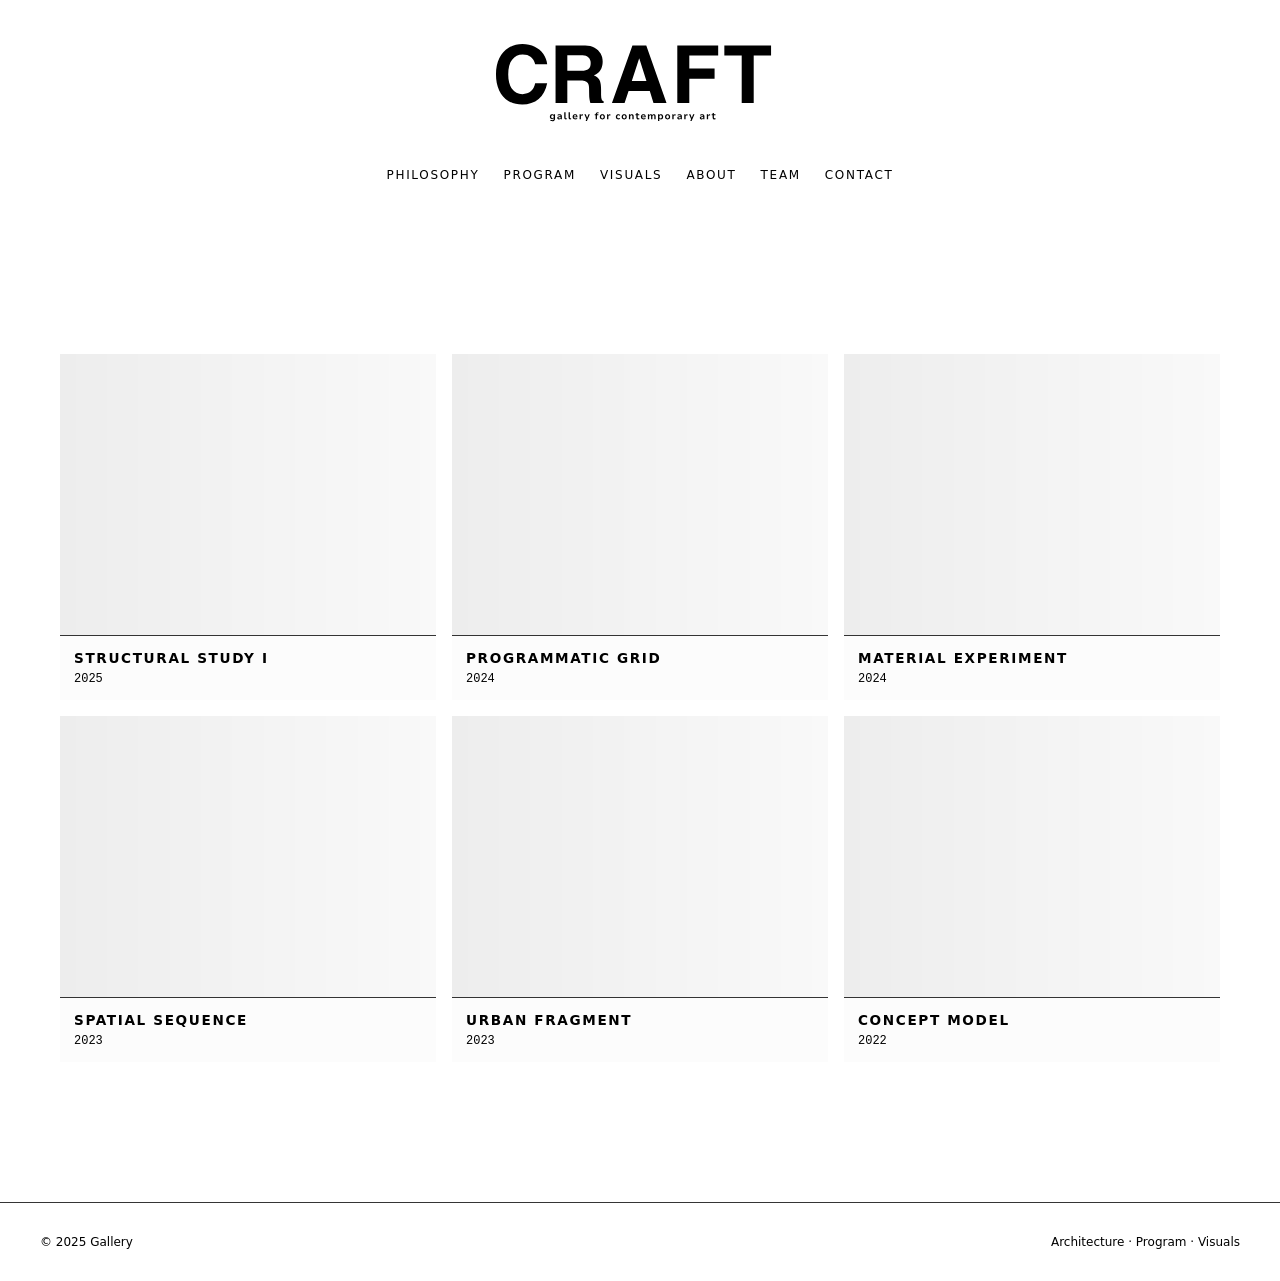
==== index.html @ 40d5f487 "Initial commit" ====
<!DOCTYPE html>
<html lang="en">
<head>
  <meta charset="UTF-8" />
  <meta name="viewport" content="width=device-width, initial-scale=1.0" />
  <title>Gallery</title>
  <link rel="stylesheet" href="style.css" />
</head>

<body>
  <header class="site-header">
    <div class="header-inner">
      <!-- Logo = Home button -->
      <a class="logo" href="/" aria-label="Home">
        <img src="./media /logo.svg" alt="Craft Gallery" />
      </a>

      <!-- Hamburger (mobile) -->
    <button
  class="nav-toggle dots"
  type="button"
  aria-label="Open menu"
  aria-controls="primary-nav"
  aria-expanded="false"
>
  <span></span>
  <span></span>
  <span></span>
</button>

      <!-- Nav -->
      <nav class="nav" id="primary-nav">
        <a href="#philosophy">Philosophy</a>
        <a href="#program">Program</a>
        <a href="#visuals">Visuals</a>
        <a href="#about">About</a>
        <a href="#team">Team</a>
        <a href="#team">contact</a>
        
      </nav>
    </div>
  </header>

  <main class="container">
    <section class="intro">
      <h1></h1>
      <p></p>
    </section>

    <section class="gallery" id="visuals">
      <!-- Cards injected by JS -->
    </section>
  </main>

  <footer class="site-footer">
    <div class="footer-inner">
      <span>© 2025 Gallery</span>
      <span>Architecture · Program · Visuals</span>
    </div>
  </footer>

  <script src="script.js"></script>
</body>
</html>
---- style.css ----
/* =====================
   DESIGN TOKENS
===================== */
:root {
  --bg: #ffffff;
  --text: #000000;
  --muted: #000000;
  --line: rgba(29, 29, 29, 0.891);
  --max-width: 1200px;
  --gutter: 20px;
  --font: system-ui, -apple-system, Segoe UI, Roboto, Helvetica, Arial, sans-serif;
  --mono: ui-monospace, SFMono-Regular, Menlo, monospace;
}

/* =====================
   BASE
===================== */
* { box-sizing: border-box; }

html, body {
  margin: 0;
  background: var(--bg);
  color: var(--text);
  font-family: var(--font);
}

a { color: inherit; text-decoration: none; }

.container {
  max-width: var(--max-width);
  margin: 0 auto;
  padding: 60px var(--gutter);
}

/* =====================
   HEADER
===================== */
.site-header {
  position: sticky;
  top: 0;
  background: var(--bg);
  z-index: 50;
}

.header-inner {
  max-width: var(--max-width);
  margin: 0 auto;
  padding: 18px var(--gutter);
  display: grid;
  grid-template-columns: 1fr auto;
  align-items: center;
  gap: 12px;
}

/* Logo */
.logo {
  justify-self: center;
  display: inline-flex;
  align-items: center;
  padding: 5px 10px;
}

.logo img {
  height: 120px;
  width: auto;
  display: block;
}

/* Desktop nav */
.nav {
  display: flex;
  justify-content: center;
  gap: 24px;
  grid-column: 1 / -1;
  padding: 0 0 6px;
}

.nav a {
  font-size: 0.75rem;
  text-transform: uppercase;
  letter-spacing: 0.14em;
  color: var(--muted);
  padding: 8px 0;
}

.nav a:hover {
  color: var(--text);
}

/* Mobile menu toggle (three dots) */
.nav-toggle {
  display: none;              /* hidden on desktop */
  justify-self: end;
  background: transparent;
  border: none;               /* no box */
  padding: 8px;
  cursor: pointer;
  margin-right: 10px;
  flex-direction: column;
  align-items: center;
  gap: 3px;
}

.nav-toggle span {
  width: 4px;
  height: 4px;
  background: var(--muted);
  border-radius: 50%;
  display: block;
}

/* =====================
   INTRO
===================== */
.intro {
  max-width: 720px;
  margin-bottom: 80px;
}

.intro h1 {
  margin: 0 0 16px;
  font-size: 2.2rem;
  letter-spacing: 0.05em;
  text-transform: uppercase;
}

.intro p {
  color: var(--muted);
  line-height: 1.6;
}

/* =====================
   GALLERY GRID
===================== */
.gallery {
  display: grid;
  grid-template-columns: repeat(12, 1fr);
  gap: 16px;
}

.card {
  grid-column: span 4;
  background: rgba(0, 0, 0, 0.01);
}

.card-image {
  aspect-ratio: 4 / 3;
  border-bottom: 1px solid var(--line);
  background: linear-gradient(90deg, rgba(0,0,0,0.06), rgba(0,0,0,0.01));
}

.card-content { padding: 14px; }

.card-title {
  margin: 0;
  font-size: 0.85rem;
  text-transform: uppercase;
  letter-spacing: 0.12em;
  color: var(--muted);
}

.card-meta {
  margin-top: 6px;
  font-family: var(--mono);
  font-size: 0.75rem;
  color: var(--text);
}

/* =====================
   FOOTER
===================== */
.site-footer {
  border-top: 1px solid var(--line);
  padding: 32px var(--gutter);
  margin-top: 80px;
}

.footer-inner {
  max-width: var(--max-width);
  margin: 0 auto;
  display: flex;
  justify-content: space-between;
  gap: 12px;
  font-size: 0.75rem;
  color: var(--muted);
  flex-wrap: wrap;
}

/* =====================
   RESPONSIVE
===================== */
@media (max-width: 900px) {
  .card { grid-column: span 6; }
}

/* Mobile menu breakpoint */
@media (max-width: 680px) {
  .header-inner {
    grid-template-columns: 1fr auto;
   
  }

  .logo {
    justify-self: start;
    padding-left: 0;
  }

  .logo img {
    height:65px;
  }

  .nav-toggle {
    display: flex;           /* show dots */
  }

  /* Hide nav by default on mobile */
  .nav {
    display: none;
    flex-direction: column;
    gap: 0;

    grid-column: 1 / -1;
    padding: 10px 0 14px;
    border-top: none;
  }

  /* When open */
  .nav.is-open {
    display: flex;
    
  }

  .nav a {
    padding: 14px 0;
    border-top: 1px solid rgba(0,0,0,0.08);
  }

  .nav a:first-child {
    border-top: none;
  }
}

@media (max-width: 520px) {
  .card { grid-column: span 12; }
}
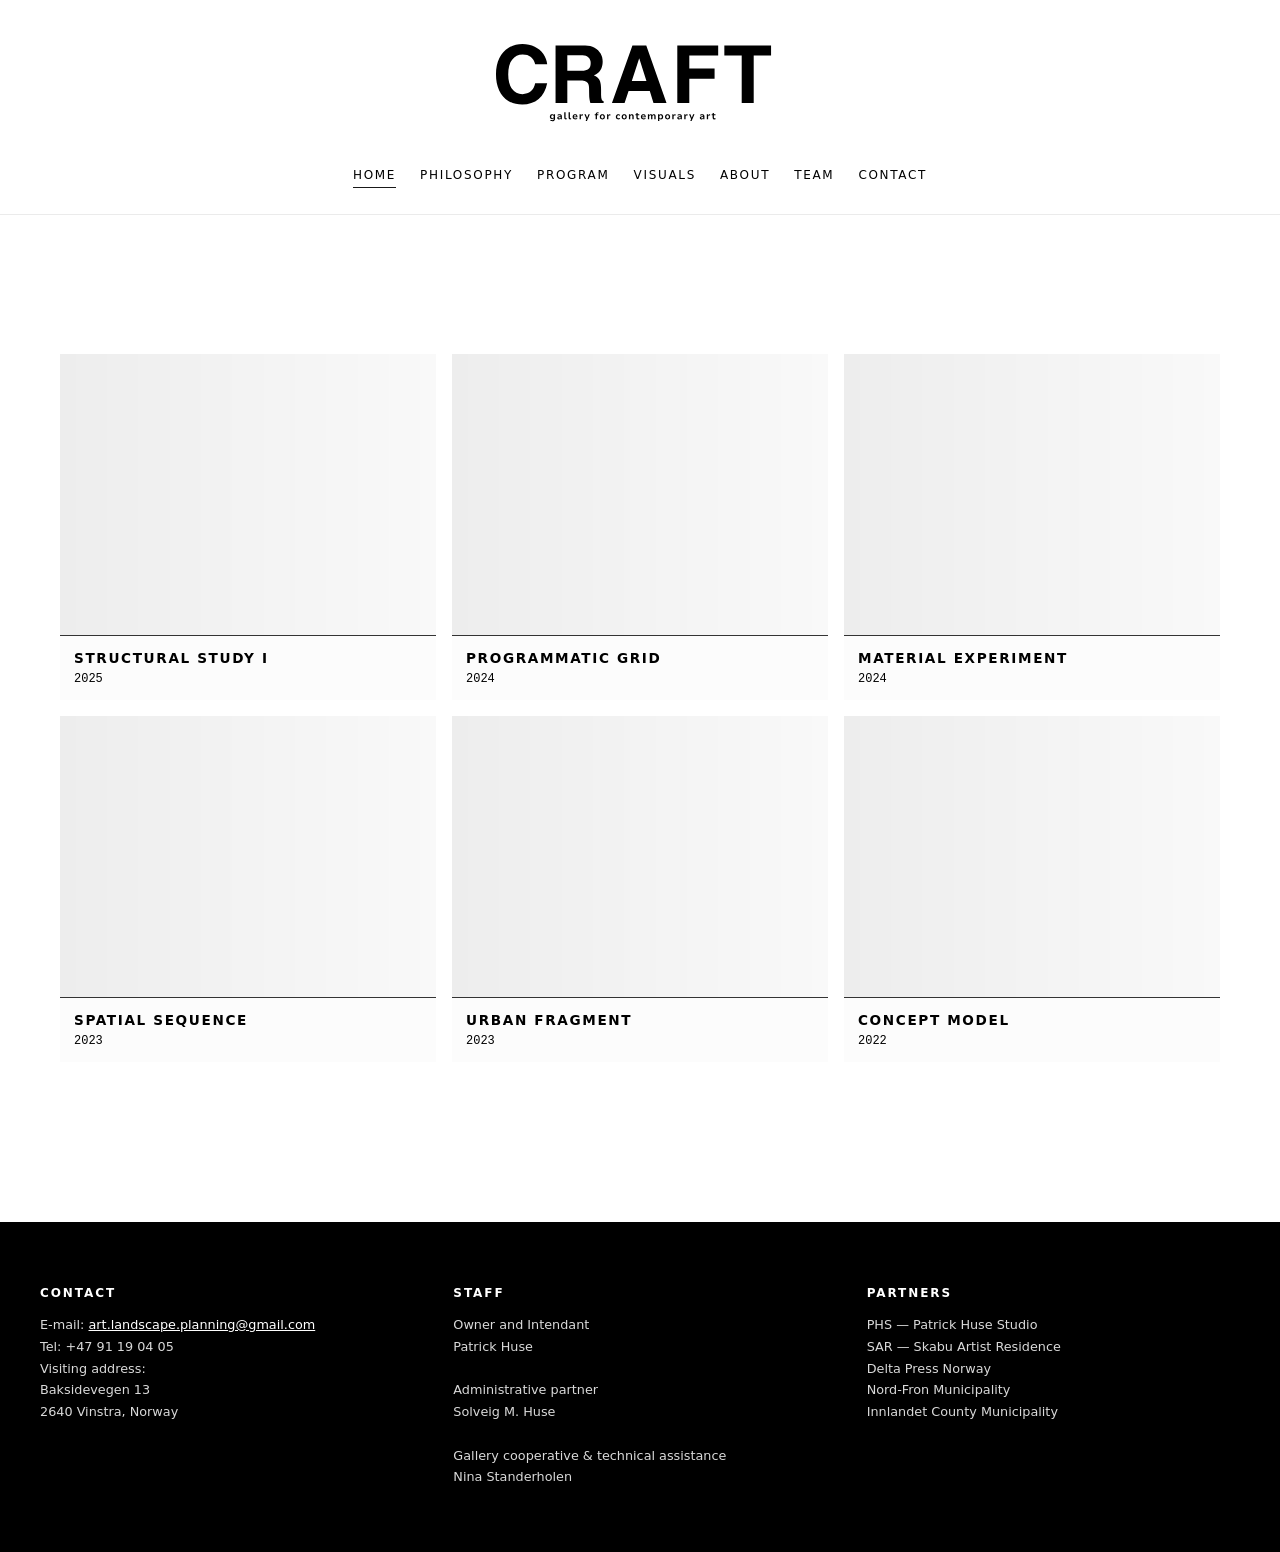
==== commit fc1fe87d: "strukturelle updates" ====
--- a/index.html
+++ b/index.html
@@ -1,64 +1,92 @@
 <!DOCTYPE html>
 <html lang="en">
-<head>
-  <meta charset="UTF-8" />
-  <meta name="viewport" content="width=device-width, initial-scale=1.0" />
-  <title>Gallery</title>
-  <link rel="stylesheet" href="style.css" />
-</head>
+  <head>
+    <meta charset="UTF-8" />
+    <meta name="viewport" content="width=device-width, initial-scale=1.0" />
+    <title>Gallery</title>
+    <link rel="stylesheet" href="style.css" />
+  </head>
 
-<body>
-  <header class="site-header">
-    <div class="header-inner">
-      <!-- Logo = Home button -->
-      <a class="logo" href="/" aria-label="Home">
-        <img src="./media /logo.svg" alt="Craft Gallery" />
-      </a>
+  <body>
+    <header class="site-header">
+      <div class="header-inner">
+        <a class="logo" href="/" aria-label="Home">
+          <img src="./media/logo.svg" alt="Craft Gallery" />
+        </a>
 
-      <!-- Hamburger (mobile) -->
+        <nav class="nav collapse is-collapsed" id="primary-nav">
+           <a href="#index" aria-current="page">Home</a>
+          <a href="#philosophy">Philosophy</a>
+          <a href="#program">Program</a>
+          <a href="#visuals">Visuals</a>
+          <a href="#about">About</a>
+          <a href="#team">Team</a>
+          <a href="#contact">Contact</a>
+        </nav>
+      </div>
+    </header>
+
+    <main class="container">
+      <section class="intro">
+        <h1></h1>
+        <p></p>
+      </section>
+
+      <section class="gallery" id="visuals"></section>
+    </main>
+
+    <footer class="site-footer">
+      <div class="footer-inner">
+        <div class="footer-block">
+          <h4>Contact</h4>
+          <p>
+            E-mail:
+            <a href="mailto:art.landscape.planning@gmail.com">
+              art.landscape.planning@gmail.com
+            </a><br />
+            Tel: +47 91 19 04 05<br />
+            Visiting address:<br />
+            Baksidevegen 13<br />
+            2640 Vinstra, Norway
+          </p>
+        </div>
+
+        <div class="footer-block">
+          <h4>Staff</h4>
+          <p>
+            Owner and Intendant<br />
+            Patrick Huse<br /><br />
+            Administrative partner<br />
+            Solveig M. Huse<br /><br />
+            Gallery cooperative & technical assistance<br />
+            Nina Standerholen
+          </p>
+        </div>
+
+        <div class="footer-block">
+          <h4>Partners</h4>
+          <p>
+            PHS — Patrick Huse Studio<br />
+            SAR — Skabu Artist Residence<br />
+            Delta Press Norway<br />
+            Nord-Fron Municipality<br />
+            Innlandet County Municipality
+          </p>
+        </div>
+      </div>
+    </footer>
+
     <button
-  class="nav-toggle dots"
-  type="button"
-  aria-label="Open menu"
-  aria-controls="primary-nav"
-  aria-expanded="false"
->
-  <span></span>
-  <span></span>
-  <span></span>
-</button>
+      class="fab"
+      type="button"
+      aria-label="Open menu"
+      aria-controls="primary-nav"
+      aria-expanded="false"
+    >
+      <span class="fab-plus" aria-hidden="true"></span>
+    </button>
 
-      <!-- Nav -->
-      <nav class="nav" id="primary-nav">
-        <a href="#philosophy">Philosophy</a>
-        <a href="#program">Program</a>
-        <a href="#visuals">Visuals</a>
-        <a href="#about">About</a>
-        <a href="#team">Team</a>
-        <a href="#team">contact</a>
-        
-      </nav>
-    </div>
-  </header>
-
-  <main class="container">
-    <section class="intro">
-      <h1></h1>
-      <p></p>
-    </section>
-
-    <section class="gallery" id="visuals">
-      <!-- Cards injected by JS -->
-    </section>
-  </main>
-
-  <footer class="site-footer">
-    <div class="footer-inner">
-      <span>© 2025 Gallery</span>
-      <span>Architecture · Program · Visuals</span>
-    </div>
-  </footer>
-
-  <script src="script.js"></script>
-</body>
+    <script src="script.js"></script>
+  </body>
 </html>
+ 
--- a/style.css
+++ b/style.css
@@ -42,6 +42,13 @@
   z-index: 50;
 }
 
+/* Desktop-only subtle shadow across whole screen */
+@media (min-width: 681px) {
+  .site-header {
+    box-shadow: 0 1px 0 rgba(0, 0, 0, 0.08);
+  }
+}
+
 .header-inner {
   max-width: var(--max-width);
   margin: 0 auto;
@@ -87,26 +94,31 @@
   color: var(--text);
 }
 
-/* Mobile menu toggle (three dots) */
-.nav-toggle {
-  display: none;              /* hidden on desktop */
-  justify-self: end;
-  background: transparent;
-  border: none;               /* no box */
-  padding: 8px;
-  cursor: pointer;
-  margin-right: 10px;
-  flex-direction: column;
-  align-items: center;
-  gap: 3px;
-}
-
-.nav-toggle span {
-  width: 4px;
-  height: 4px;
-  background: var(--muted);
-  border-radius: 50%;
-  display: block;
+/* Desktop underline hover + current page underline */
+@media (min-width: 681px) {
+  .nav a {
+    position: relative;
+    display: inline-block;
+  }
+
+  .nav a::after {
+    content: "";
+    position: absolute;
+    left: 0;
+    right: 0;
+    bottom: 2px;
+    height: 1px;
+    background: var(--text);
+    transform: scaleX(0);
+    transform-origin: left;
+    transition: transform 0.18s ease;
+    opacity: 0.9;
+  }
+
+  .nav a:hover::after,
+  .nav a[aria-current="page"]::after {
+    transform: scaleX(1);
+  }
 }
 
 /* =====================
@@ -115,18 +127,6 @@
 .intro {
   max-width: 720px;
   margin-bottom: 80px;
-}
-
-.intro h1 {
-  margin: 0 0 16px;
-  font-size: 2.2rem;
-  letter-spacing: 0.05em;
-  text-transform: uppercase;
-}
-
-.intro p {
-  color: var(--muted);
-  line-height: 1.6;
 }
 
 /* =====================
@@ -146,7 +146,11 @@
 .card-image {
   aspect-ratio: 4 / 3;
   border-bottom: 1px solid var(--line);
-  background: linear-gradient(90deg, rgba(0,0,0,0.06), rgba(0,0,0,0.01));
+  background: linear-gradient(
+    90deg,
+    rgba(0,0,0,0.06),
+    rgba(0,0,0,0.01)
+  );
 }
 
 .card-content { padding: 14px; }
@@ -167,79 +171,196 @@
 }
 
 /* =====================
-   FOOTER
+   FOOTER (BLACK)
 ===================== */
 .site-footer {
-  border-top: 1px solid var(--line);
-  padding: 32px var(--gutter);
-  margin-top: 80px;
+  background: #000;
+  color: #fff;
+  padding: 64px var(--gutter);
+  margin-top: 100px;
 }
 
 .footer-inner {
   max-width: var(--max-width);
   margin: 0 auto;
-  display: flex;
-  justify-content: space-between;
-  gap: 12px;
+  display: grid;
+  grid-template-columns: repeat(3, 1fr);
+  gap: 40px;
+}
+
+.footer-block h4 {
+  margin: 0 0 14px;
   font-size: 0.75rem;
-  color: var(--muted);
-  flex-wrap: wrap;
-}
-
-/* =====================
-   RESPONSIVE
+  letter-spacing: 0.16em;
+  text-transform: uppercase;
+}
+
+.footer-block p {
+  margin: 0;
+  font-size: 0.8rem;
+  line-height: 1.7;
+  color: rgba(255,255,255,0.85);
+}
+
+.footer-block a {
+  color: #fff;
+  text-decoration: underline;
+}
+
+/* =====================
+   RESPONSIVE GRID
 ===================== */
 @media (max-width: 900px) {
   .card { grid-column: span 6; }
 }
 
-/* Mobile menu breakpoint */
+@media (max-width: 520px) {
+  .card { grid-column: span 12; }
+}
+
+/* =====================
+   MOBILE DROPDOWN ANIMATION
+===================== */
+.transition {
+  animation: expandDropdown 0.35s cubic-bezier(0.25, 1, 0.5, 1) forwards;
+  transform-origin: bottom right;
+}
+
+@keyframes expandDropdown {
+  from { opacity: 0; transform: scale(0); }
+  to   { opacity: 1; transform: scale(1); }
+}
+
+.collapse {
+  animation: collapseDropdown 0.25s cubic-bezier(0.25, 1, 0.5, 1) forwards;
+  transform-origin: bottom right;
+}
+
+@keyframes collapseDropdown {
+  from { opacity: 1; transform: scale(1); }
+  to   { opacity: 0; transform: scale(0); }
+}
+
+.is-collapsed { pointer-events: none; }
+.is-expanded  { pointer-events: auto; }
+
+/* =====================
+   FLOATING + BUTTON
+===================== */
+.fab {
+  display: none;
+  position: fixed;
+  right: 18px;
+  bottom: 18px;
+  width: 54px;
+  height: 54px;
+  background: var(--bg);
+  border: 1px solid var(--line);
+  border-radius: 18px;
+  cursor: pointer;
+  z-index: 200;
+}
+
+/* plus icon */
+.fab-plus::before,
+.fab-plus::after {
+  content: "";
+  position: absolute;
+  left: 50%;
+  top: 50%;
+  width: 18px;
+  height: 1px;
+  background: var(--muted);
+  transform: translate(-50%, -50%);
+}
+
+.fab-plus::after {
+  transform: translate(-50%, -50%) rotate(90deg);
+}
+
+.fab.is-open .fab-plus {
+  transform: rotate(45deg);
+}
+
+/* =====================
+   MOBILE LAYOUT
+===================== */
 @media (max-width: 680px) {
   .header-inner {
-    grid-template-columns: 1fr auto;
-   
-  }
-
-  .logo {
-    justify-self: start;
-    padding-left: 0;
+    grid-template-columns: 1fr;
+    padding: 12px var(--gutter);
+    gap: 6px;
   }
 
   .logo img {
-    height:65px;
-  }
-
-  .nav-toggle {
-    display: flex;           /* show dots */
-  }
-
-  /* Hide nav by default on mobile */
+    height: 65px;
+  }
+
+  .container {
+    padding-top: 18px;
+    padding-bottom: 60px;
+  }
+
+  .intro {
+    margin-bottom: 18px;
+  }
+
   .nav {
-    display: none;
+    position: fixed;
+    right: 18px;
+    bottom: 90px;
+
+    display: flex;
     flex-direction: column;
-    gap: 0;
-
-    grid-column: 1 / -1;
-    padding: 10px 0 14px;
-    border-top: none;
-  }
-
-  /* When open */
-  .nav.is-open {
-    display: flex;
-    
+    gap: 20px;
+
+    background: #000;
+    border-radius: 16px;
+    padding: 26px 24px;
+
+    width: 260px;
+    max-height: 70vh;
+    overflow: auto;
   }
 
   .nav a {
-    padding: 14px 0;
-    border-top: 1px solid rgba(0,0,0,0.08);
-  }
-
-  .nav a:first-child {
-    border-top: none;
-  }
-}
-
-@media (max-width: 520px) {
-  .card { grid-column: span 12; }
-}
+    color: #fff;
+    font-size: 21px;
+    text-transform: none;
+    letter-spacing: 0;
+    padding: 0;
+  }
+
+  .nav a:hover {
+    color: rgb(175, 153, 153);
+    transform: scale(1.05);
+  }
+
+  .fab { display: block; }
+  body { padding-bottom: 96px; }
+
+  .footer-inner {
+    grid-template-columns: 1fr;
+    gap: 32px;
+  }
+}
+
+/* =====================
+   DESKTOP OVERRIDES (CRITICAL)
+===================== */
+@media (min-width: 681px) {
+  .fab { display: none !important; }
+
+  .nav {
+    position: static !important;
+    background: transparent !important;
+    padding: 0 0 6px !important;
+    flex-direction: row !important;
+    width: auto !important;
+
+    opacity: 1 !important;
+    transform: none !important;
+    animation: none !important;
+    pointer-events: auto !important;
+  }
+}
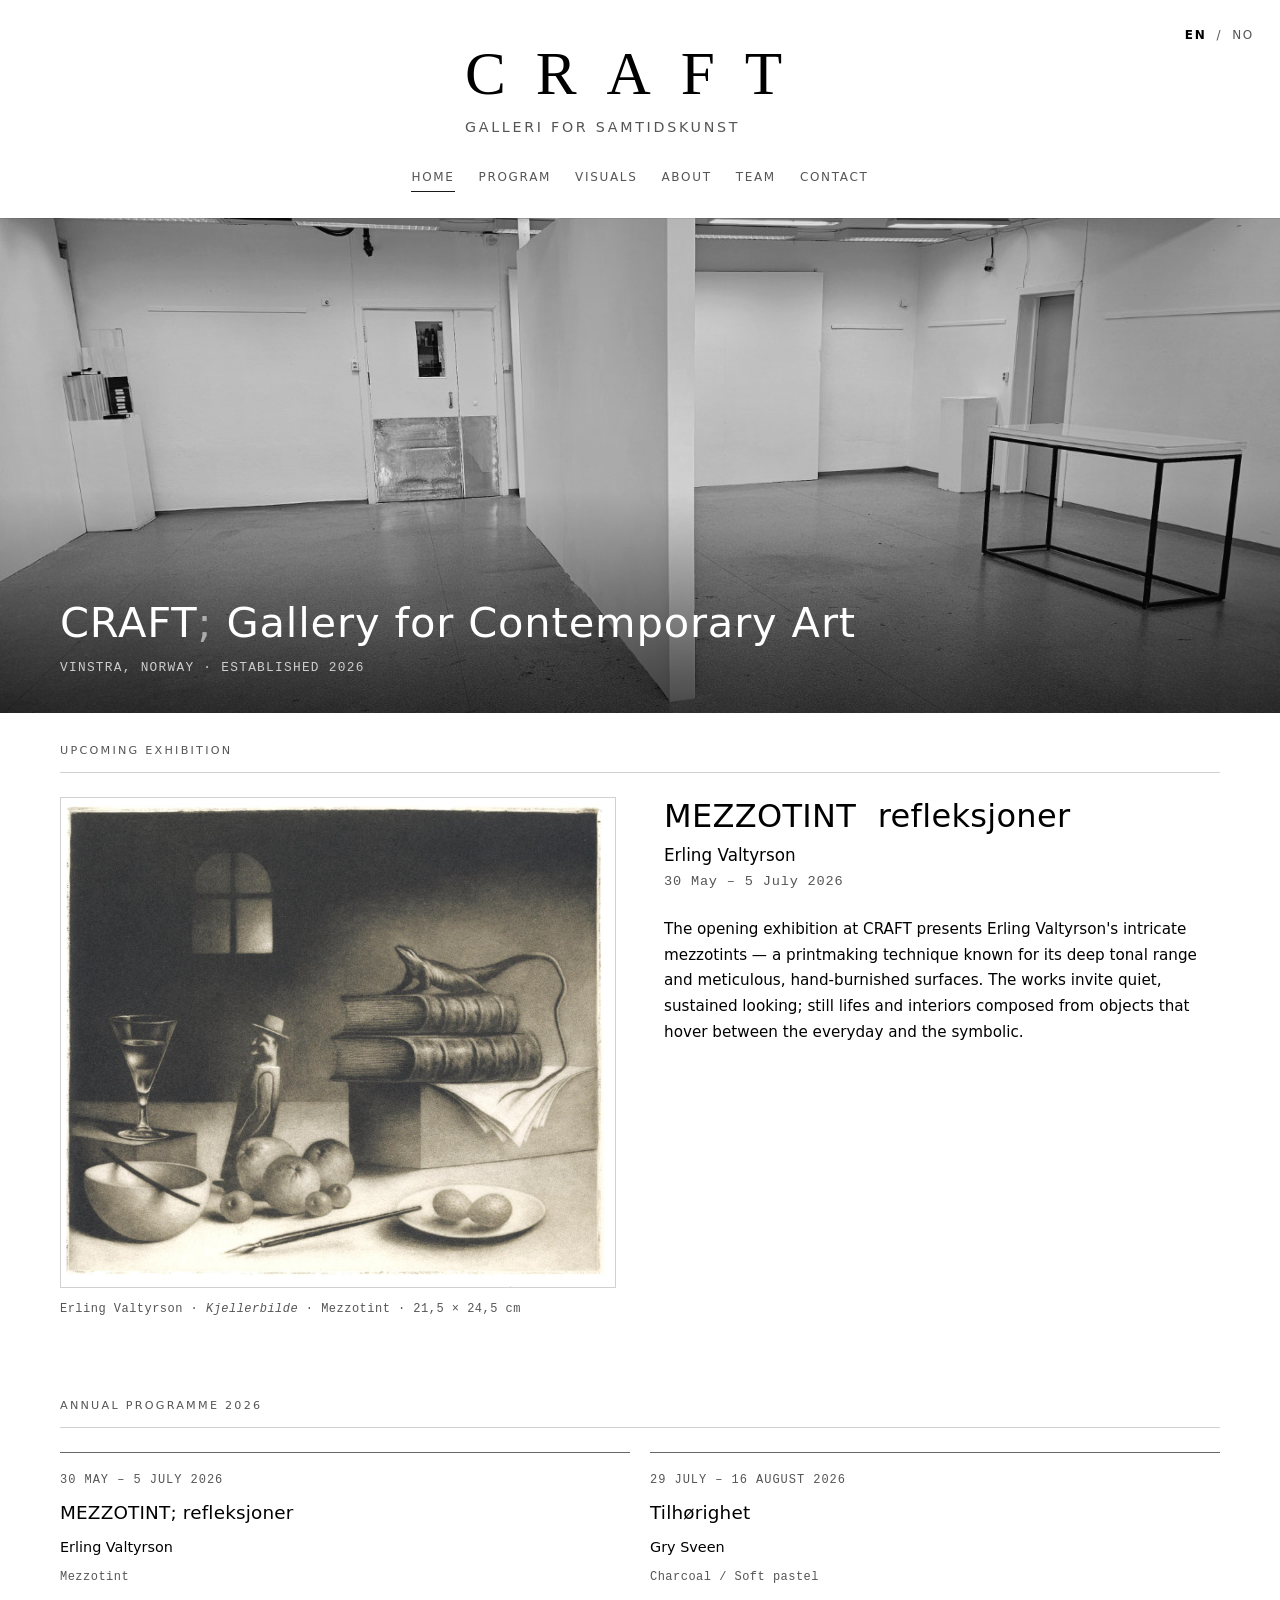
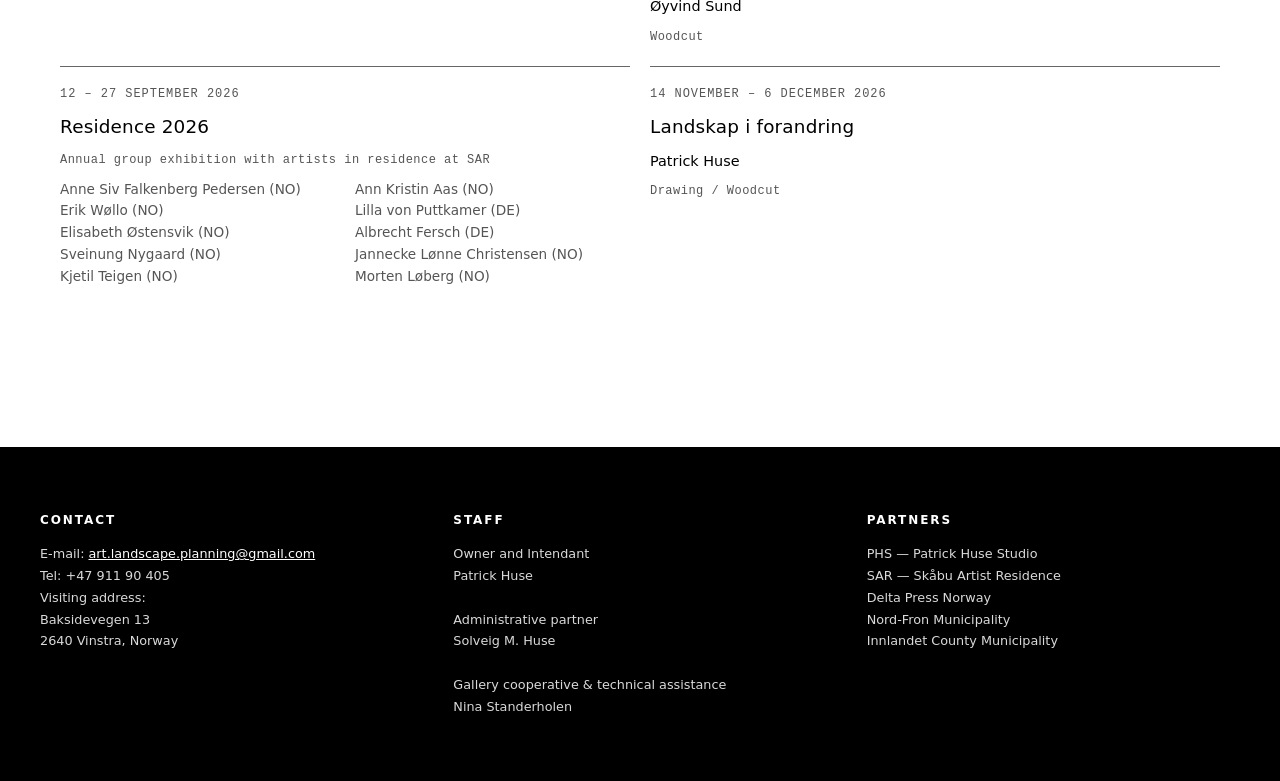
==== commit 10c3942f: "Legg til første versjon av nettsiden" ====
--- a/index.html
+++ b/index.html
@@ -3,74 +3,121 @@
   <head>
     <meta charset="UTF-8" />
     <meta name="viewport" content="width=device-width, initial-scale=1.0" />
-    <title>Gallery</title>
+    <title>CRAFT — Galleri for samtidskunst</title>
     <link rel="stylesheet" href="style.css" />
   </head>
 
   <body>
     <header class="site-header">
       <div class="header-inner">
-        <a class="logo" href="/" aria-label="Home">
-          <img src="./media/logo.svg" alt="Craft Gallery" />
+        <a class="logo" href="index.html" aria-label="Home">
+          <img src="./media/logo.svg" alt="CRAFT — Galleri for samtidskunst" />
         </a>
 
         <nav class="nav collapse is-collapsed" id="primary-nav">
-           <a href="#index" aria-current="page">Home</a>
-          <a href="#philosophy">Philosophy</a>
-          <a href="#program">Program</a>
-          <a href="#visuals">Visuals</a>
-          <a href="#about">About</a>
-          <a href="#team">Team</a>
-          <a href="#contact">Contact</a>
+          <a href="index.html" aria-current="page" data-i18n="nav.home">Home</a>
+          <a href="program.html" data-i18n="nav.program">Program</a>
+          <a href="visuals.html" data-i18n="nav.visuals">Visuals</a>
+          <a href="about.html" data-i18n="nav.about">About</a>
+          <a href="team.html" data-i18n="nav.team">Team</a>
+          <a href="#contact" data-i18n="nav.contact">Contact</a>
         </nav>
+
+        <div class="lang-switch" role="group" aria-label="Language">
+          <button type="button" class="lang-btn is-active" data-lang="en" aria-pressed="true">EN</button>
+          <span class="lang-divider" aria-hidden="true">/</span>
+          <button type="button" class="lang-btn" data-lang="no" aria-pressed="false">NO</button>
+        </div>
       </div>
     </header>
 
-    <main class="container">
-      <section class="intro">
-        <h1></h1>
-        <p></p>
+    <main>
+      <!-- HERO -->
+      <section class="hero">
+        <div class="hero-image">
+          <img src="./media/gallery-interior.jpg" alt="CRAFT gallery interior" />
+        </div>
+        <div class="hero-content container">
+          <h1 class="hero-title" data-i18n="hero.title">
+            CRAFT<span class="hero-semicolon">;</span> Gallery for Contemporary Art
+          </h1>
+          <p class="hero-subtitle" data-i18n="hero.subtitle">
+            Vinstra, Norway · Established 2026
+          </p>
+        </div>
       </section>
 
-      <section class="gallery" id="visuals"></section>
+      <!-- CURRENT / UPCOMING EXHIBITION -->
+      <section class="container current-exhibition">
+        <div class="section-label" data-i18n="current.label">Upcoming Exhibition</div>
+        <div class="current-grid">
+          <div class="current-image">
+            <img src="./media/valtyrson-kjellerbilde.jpg" alt="Erling Valtyrson — Kjellerbilde, mezzotint" />
+            <div class="current-caption" data-i18n="current.caption">
+              Erling Valtyrson · <em>Kjellerbilde</em> · Mezzotint · 21,5 × 24,5 cm
+            </div>
+          </div>
+          <div class="current-text">
+            <h2 class="current-title" data-i18n="current.title">
+              MEZZOTINT<span class="hero-semicolon">;</span> refleksjoner
+            </h2>
+            <div class="current-artist" data-i18n="current.artist">Erling Valtyrson</div>
+            <div class="current-dates" data-i18n="current.dates">
+              30 May – 5 July 2026
+            </div>
+            <p class="current-body" data-i18n="current.body">
+              The opening exhibition at CRAFT presents Erling Valtyrson's intricate mezzotints —
+              a printmaking technique known for its deep tonal range and meticulous, hand-burnished
+              surfaces. The works invite quiet, sustained looking; still lifes and interiors composed
+              from objects that hover between the everyday and the symbolic.
+            </p>
+          </div>
+        </div>
+      </section>
+
+      <!-- ANNUAL PROGRAMME -->
+      <section class="container programme">
+        <div class="section-label" data-i18n="programme.label">Annual Programme 2026</div>
+        <div class="programme-grid" id="programme-grid"></div>
+      </section>
     </main>
 
-    <footer class="site-footer">
+    <footer class="site-footer" id="contact">
       <div class="footer-inner">
         <div class="footer-block">
-          <h4>Contact</h4>
+          <h4 data-i18n="footer.contact">Contact</h4>
           <p>
-            E-mail:
+            <span data-i18n="footer.email">E-mail</span>:
             <a href="mailto:art.landscape.planning@gmail.com">
               art.landscape.planning@gmail.com
             </a><br />
-            Tel: +47 91 19 04 05<br />
-            Visiting address:<br />
+            <span data-i18n="footer.tel">Tel</span>: +47 911 90 405<br />
+            <span data-i18n="footer.address">Visiting address</span>:<br />
             Baksidevegen 13<br />
             2640 Vinstra, Norway
           </p>
         </div>
 
         <div class="footer-block">
-          <h4>Staff</h4>
+          <h4 data-i18n="footer.staff">Staff</h4>
           <p>
-            Owner and Intendant<br />
+            <span data-i18n="footer.role.intendant">Owner and Intendant</span><br />
             Patrick Huse<br /><br />
-            Administrative partner<br />
+            <span data-i18n="footer.role.admin">Administrative partner</span><br />
             Solveig M. Huse<br /><br />
-            Gallery cooperative & technical assistance<br />
+            <span data-i18n="footer.role.coop">Gallery cooperative & technical assistance</span><br />
             Nina Standerholen
           </p>
         </div>
 
         <div class="footer-block">
-          <h4>Partners</h4>
+          <h4 data-i18n="footer.partners">Partners</h4>
           <p>
             PHS — Patrick Huse Studio<br />
-            SAR — Skabu Artist Residence<br />
+            SAR — Skåbu Artist Residence<br />
             Delta Press Norway<br />
-            Nord-Fron Municipality<br />
-            Innlandet County Municipality
+            <span data-i18n="footer.partner.municipality">Nord-Fron Municipality</span><br />
+            <span data-i18n="footer.partner.county">Innlandet County Municipality</span>
           </p>
         </div>
       </div>
@@ -83,10 +130,9 @@
       aria-controls="primary-nav"
       aria-expanded="false"
     >
-      <span class="fab-plus" aria-hidden="true"></span>
+      <span class="fab-burger" aria-hidden="true"><span></span><span></span><span></span></span>
     </button>
 
     <script src="script.js"></script>
   </body>
 </html>
- 
--- a/style.css
+++ b/style.css
@@ -4,8 +4,9 @@
 :root {
   --bg: #ffffff;
   --text: #000000;
-  --muted: #000000;
-  --line: rgba(29, 29, 29, 0.891);
+  --muted: #555555;
+  --line: rgba(29, 29, 29, 0.2);
+  --line-strong: rgba(0, 0, 0, 0.6);
   --max-width: 1200px;
   --gutter: 20px;
   --font: system-ui, -apple-system, Segoe UI, Roboto, Helvetica, Arial, sans-serif;
@@ -22,14 +23,27 @@
   background: var(--bg);
   color: var(--text);
   font-family: var(--font);
+  line-height: 1.5;
 }
 
 a { color: inherit; text-decoration: none; }
+
+img { max-width: 100%; height: auto; display: block; }
 
 .container {
   max-width: var(--max-width);
   margin: 0 auto;
   padding: 60px var(--gutter);
+}
+
+.section-label {
+  font-size: 0.7rem;
+  text-transform: uppercase;
+  letter-spacing: 0.2em;
+  color: var(--muted);
+  margin-bottom: 24px;
+  padding-bottom: 12px;
+  border-bottom: 1px solid var(--line);
 }
 
 /* =====================
@@ -42,7 +56,6 @@
   z-index: 50;
 }
 
-/* Desktop-only subtle shadow across whole screen */
 @media (min-width: 681px) {
   .site-header {
     box-shadow: 0 1px 0 rgba(0, 0, 0, 0.08);
@@ -54,7 +67,7 @@
   margin: 0 auto;
   padding: 18px var(--gutter);
   display: grid;
-  grid-template-columns: 1fr auto;
+  grid-template-columns: auto 1fr auto;
   align-items: center;
   gap: 12px;
 }
@@ -62,6 +75,7 @@
 /* Logo */
 .logo {
   justify-self: center;
+  grid-column: 1 / -1;
   display: inline-flex;
   align-items: center;
   padding: 5px 10px;
@@ -90,11 +104,8 @@
   padding: 8px 0;
 }
 
-.nav a:hover {
-  color: var(--text);
-}
-
-/* Desktop underline hover + current page underline */
+.nav a:hover { color: var(--text); }
+
 @media (min-width: 681px) {
   .nav a {
     position: relative;
@@ -122,15 +133,283 @@
 }
 
 /* =====================
-   INTRO
-===================== */
-.intro {
+   LANGUAGE SWITCHER
+===================== */
+.lang-switch {
+  position: absolute;
+  top: 22px;
+  right: var(--gutter);
+  display: flex;
+  align-items: center;
+  gap: 4px;
+  font-size: 0.75rem;
+  letter-spacing: 0.14em;
+}
+
+.lang-btn {
+  background: none;
+  border: none;
+  padding: 4px 6px;
+  font: inherit;
+  font-size: 0.75rem;
+  letter-spacing: 0.14em;
+  color: var(--muted);
+  cursor: pointer;
+  text-transform: uppercase;
+}
+
+.lang-btn:hover { color: var(--text); }
+
+.lang-btn.is-active {
+  color: var(--text);
+  font-weight: 600;
+}
+
+.lang-divider {
+  color: var(--muted);
+  user-select: none;
+}
+
+/* =====================
+   HERO
+===================== */
+.hero {
+  position: relative;
+  width: 100%;
+  height: 55vh;
+  min-height: 360px;
+  max-height: 560px;
+  overflow: hidden;
+  background: #000;
+}
+
+.hero-image {
+  position: absolute;
+  inset: 0;
+  width: 100%;
+  height: 100%;
+}
+
+.hero-image img {
+  width: 100%;
+  height: 100%;
+  object-fit: cover;
+  object-position: center 40%;
+  filter: grayscale(100%) contrast(0.95);
+  display: block;
+}
+
+/* Gradient for å gi tittelen lesbarhet */
+.hero::after {
+  content: "";
+  position: absolute;
+  inset: 0;
+  background: linear-gradient(
+    to bottom,
+    rgba(0, 0, 0, 0.1) 0%,
+    rgba(0, 0, 0, 0.0) 40%,
+    rgba(0, 0, 0, 0.0) 55%,
+    rgba(0, 0, 0, 0.65) 100%
+  );
+  pointer-events: none;
+}
+
+.hero-content {
+  position: absolute;
+  left: 0;
+  right: 0;
+  bottom: 0;
+  padding-top: 0;
+  padding-bottom: 36px;
+  z-index: 2;
+  color: #fff;
+}
+
+.hero-title {
+  margin: 0;
+  font-size: clamp(1.6rem, 4vw, 2.6rem);
+  font-weight: 400;
+  letter-spacing: 0.02em;
+  line-height: 1.2;
+  color: #fff;
+}
+
+.hero-semicolon {
+  color: rgba(255, 255, 255, 0.55);
+  font-weight: 300;
+}
+
+.hero-subtitle {
+  margin: 10px 0 0;
+  font-family: var(--mono);
+  font-size: 0.8rem;
+  color: rgba(255, 255, 255, 0.75);
+  letter-spacing: 0.1em;
+  text-transform: uppercase;
+}
+
+@media (max-width: 680px) {
+  .hero {
+    height: 42vh;
+    min-height: 280px;
+  }
+  .hero-content {
+    padding-bottom: 24px;
+  }
+}
+
+/* =====================
+   CURRENT EXHIBITION
+===================== */
+.current-exhibition {
+  padding-top: 30px;
+}
+
+.current-grid {
+  display: grid;
+  grid-template-columns: 1fr 1fr;
+  gap: 48px;
+  align-items: start;
+}
+
+.current-image img {
+  width: 100%;
+  border: 1px solid var(--line);
+}
+
+.current-caption {
+  margin-top: 12px;
+  font-family: var(--mono);
+  font-size: 0.75rem;
+  color: var(--muted);
+  letter-spacing: 0.04em;
+}
+
+.current-title {
+  margin: 0 0 8px;
+  font-size: clamp(1.4rem, 3vw, 2rem);
+  font-weight: 400;
+  letter-spacing: 0.01em;
+  line-height: 1.2;
+}
+
+.current-artist {
+  font-size: 1.05rem;
+  margin-bottom: 4px;
+}
+
+.current-dates {
+  font-family: var(--mono);
+  font-size: 0.85rem;
+  color: var(--muted);
+  letter-spacing: 0.06em;
+  margin-bottom: 24px;
+}
+
+.current-body {
+  font-size: 0.95rem;
+  line-height: 1.7;
+  margin: 0;
+}
+
+@media (max-width: 720px) {
+  .current-grid {
+    grid-template-columns: 1fr;
+    gap: 28px;
+  }
+}
+
+/* =====================
+   ANNUAL PROGRAMME
+===================== */
+.programme {
+  padding-top: 20px;
+}
+
+.programme-grid {
+  display: grid;
+  grid-template-columns: repeat(12, 1fr);
+  gap: 20px;
+}
+
+.exh-card {
+  grid-column: span 6;
+  border-top: 1px solid var(--line-strong);
+  padding-top: 18px;
+  display: flex;
+  flex-direction: column;
+  gap: 10px;
+}
+
+.exh-card-dates {
+  font-family: var(--mono);
+  font-size: 0.75rem;
+  letter-spacing: 0.08em;
+  color: var(--muted);
+  text-transform: uppercase;
+}
+
+.exh-card-title {
+  margin: 0;
+  font-size: 1.15rem;
+  font-weight: 400;
+  letter-spacing: 0.01em;
+}
+
+.exh-card-artist {
+  font-size: 0.9rem;
+  color: var(--text);
+}
+
+.exh-card-medium {
+  font-family: var(--mono);
+  font-size: 0.75rem;
+  color: var(--muted);
+  letter-spacing: 0.04em;
+}
+
+.exh-card-artists-list {
+  font-size: 0.85rem;
+  color: var(--muted);
+  line-height: 1.6;
+  columns: 2;
+  column-gap: 20px;
+}
+
+@media (max-width: 720px) {
+  .exh-card { grid-column: span 12; }
+  .exh-card-artists-list { columns: 1; }
+}
+
+/* =====================
+   GENERIC PAGE CONTENT (subpages)
+===================== */
+.page-title {
+  font-size: clamp(1.6rem, 3.5vw, 2.4rem);
+  font-weight: 400;
+  letter-spacing: 0.02em;
+  margin: 0 0 32px;
+  line-height: 1.2;
+}
+
+.page-content {
   max-width: 720px;
-  margin-bottom: 80px;
-}
-
-/* =====================
-   GALLERY GRID
+  font-size: 1rem;
+  line-height: 1.75;
+}
+
+.page-content p { margin: 0 0 1.2em; }
+
+.page-content h2 {
+  font-size: 1.2rem;
+  font-weight: 500;
+  letter-spacing: 0.02em;
+  margin-top: 2em;
+  margin-bottom: 0.6em;
+}
+
+/* =====================
+   GALLERY GRID (legacy / visuals page)
 ===================== */
 .gallery {
   display: grid;
@@ -170,6 +449,14 @@
   color: var(--text);
 }
 
+@media (max-width: 900px) {
+  .card { grid-column: span 6; }
+}
+
+@media (max-width: 520px) {
+  .card { grid-column: span 12; }
+}
+
 /* =====================
    FOOTER (BLACK)
 ===================== */
@@ -208,17 +495,6 @@
 }
 
 /* =====================
-   RESPONSIVE GRID
-===================== */
-@media (max-width: 900px) {
-  .card { grid-column: span 6; }
-}
-
-@media (max-width: 520px) {
-  .card { grid-column: span 12; }
-}
-
-/* =====================
    MOBILE DROPDOWN ANIMATION
 ===================== */
 .transition {
@@ -245,7 +521,7 @@
 .is-expanded  { pointer-events: auto; }
 
 /* =====================
-   FLOATING + BUTTON
+   FLOATING BURGER BUTTON
 ===================== */
 .fab {
   display: none;
@@ -254,32 +530,55 @@
   bottom: 18px;
   width: 54px;
   height: 54px;
-  background: var(--bg);
-  border: 1px solid var(--line);
-  border-radius: 18px;
+  background: #000;
+  border: none;
+  border-radius: 50%;
   cursor: pointer;
   z-index: 200;
-}
-
-/* plus icon */
-.fab-plus::before,
-.fab-plus::after {
-  content: "";
+  box-shadow: 0 4px 16px rgba(0, 0, 0, 0.25);
+  transition: background 0.2s ease;
+}
+
+.fab:hover { background: #1a1a1a; }
+
+/* Burger icon: three lines */
+.fab-burger {
   position: absolute;
   left: 50%;
   top: 50%;
-  width: 18px;
-  height: 1px;
-  background: var(--muted);
+  width: 22px;
+  height: 14px;
   transform: translate(-50%, -50%);
-}
-
-.fab-plus::after {
-  transform: translate(-50%, -50%) rotate(90deg);
-}
-
-.fab.is-open .fab-plus {
-  transform: rotate(45deg);
+  display: block;
+}
+
+.fab-burger span {
+  position: absolute;
+  left: 0;
+  width: 100%;
+  height: 1.5px;
+  background: #fff;
+  border-radius: 1px;
+  transition: transform 0.3s ease, top 0.3s ease, opacity 0.2s ease;
+}
+
+.fab-burger span:nth-child(1) { top: 0; }
+.fab-burger span:nth-child(2) { top: 50%; transform: translateY(-50%); }
+.fab-burger span:nth-child(3) { top: 100%; transform: translateY(-100%); }
+
+/* Animate to X when open */
+.fab.is-open .fab-burger span:nth-child(1) {
+  top: 50%;
+  transform: translateY(-50%) rotate(45deg);
+}
+
+.fab.is-open .fab-burger span:nth-child(2) {
+  opacity: 0;
+}
+
+.fab.is-open .fab-burger span:nth-child(3) {
+  top: 50%;
+  transform: translateY(-50%) rotate(-45deg);
 }
 
 /* =====================
@@ -292,32 +591,34 @@
     gap: 6px;
   }
 
-  .logo img {
-    height: 65px;
+  .logo img { height: 65px; }
+
+  .lang-switch {
+    position: static;
+    justify-content: center;
+    margin-top: 4px;
   }
 
   .container {
-    padding-top: 18px;
+    padding-top: 28px;
     padding-bottom: 60px;
   }
 
-  .intro {
-    margin-bottom: 18px;
+  .hero-content {
+    padding-top: 28px;
+    padding-bottom: 18px;
   }
 
   .nav {
     position: fixed;
     right: 18px;
     bottom: 90px;
-
     display: flex;
     flex-direction: column;
     gap: 20px;
-
     background: #000;
     border-radius: 16px;
     padding: 26px 24px;
-
     width: 260px;
     max-height: 70vh;
     overflow: auto;
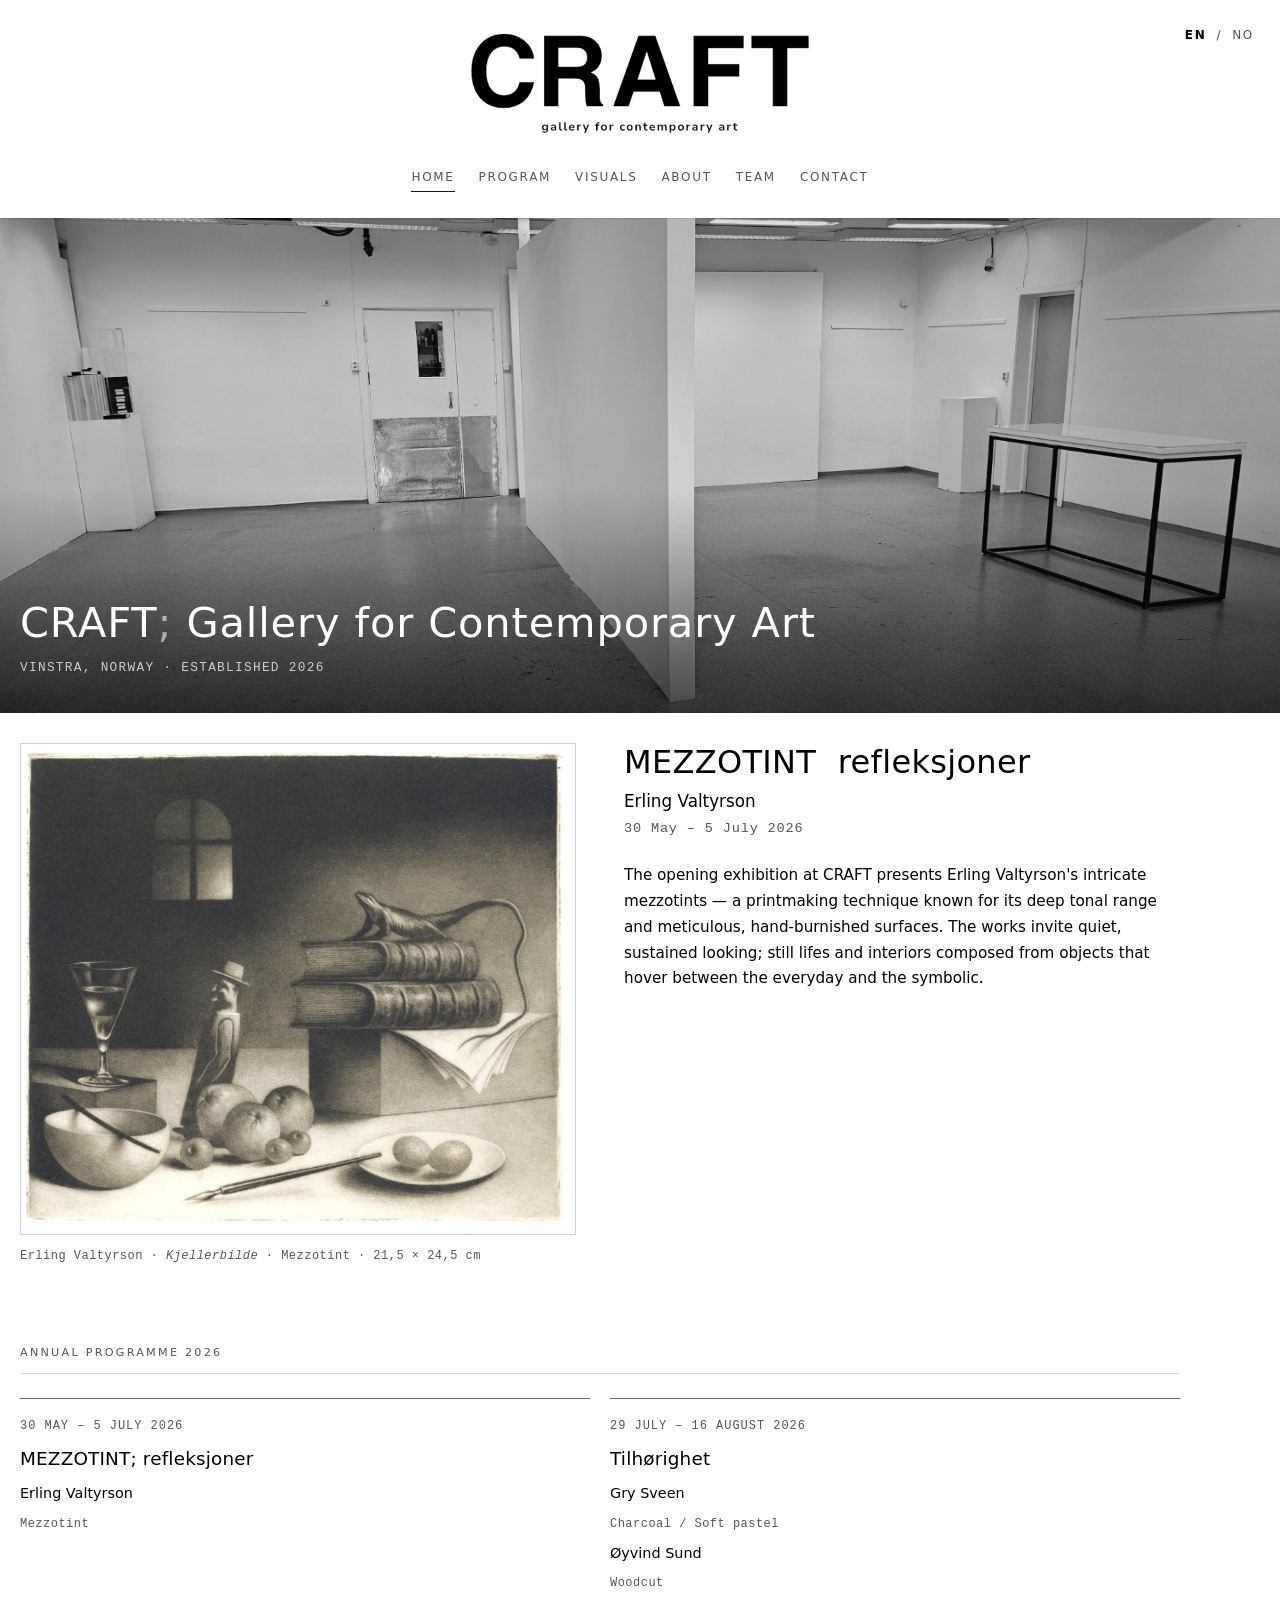
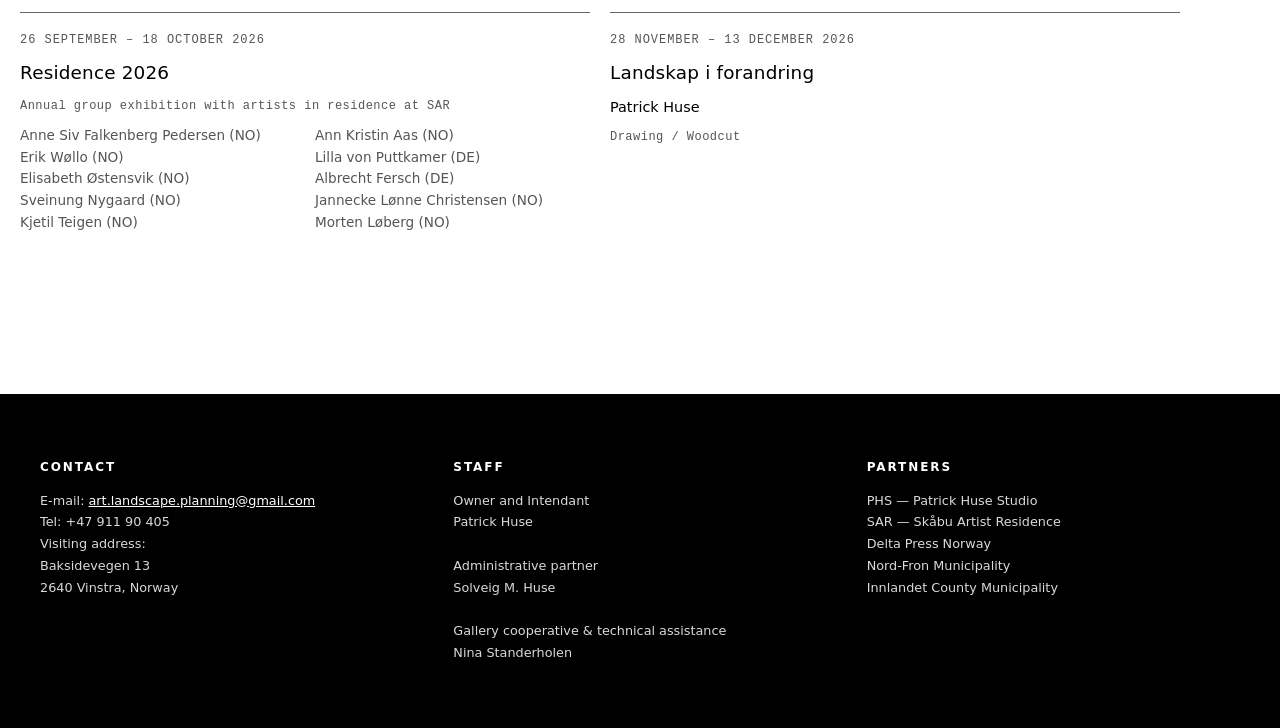
==== commit fd87d7a8: "vedlikehold" ====
--- a/index.html
+++ b/index.html
@@ -11,7 +11,7 @@
     <header class="site-header">
       <div class="header-inner">
         <a class="logo" href="index.html" aria-label="Home">
-          <img src="./media/logo.svg" alt="CRAFT — Galleri for samtidskunst" />
+          <img src="./media/logo.png" alt="CRAFT — Galleri for samtidskunst" />
         </a>
 
         <nav class="nav collapse is-collapsed" id="primary-nav">
@@ -49,7 +49,6 @@
 
       <!-- CURRENT / UPCOMING EXHIBITION -->
       <section class="container current-exhibition">
-        <div class="section-label" data-i18n="current.label">Upcoming Exhibition</div>
         <div class="current-grid">
           <div class="current-image">
             <img src="./media/valtyrson-kjellerbilde.jpg" alt="Erling Valtyrson — Kjellerbilde, mezzotint" />
--- a/style.css
+++ b/style.css
@@ -32,7 +32,7 @@
 
 .container {
   max-width: var(--max-width);
-  margin: 0 auto;
+  margin: 1 auto;
   padding: 60px var(--gutter);
 }
 
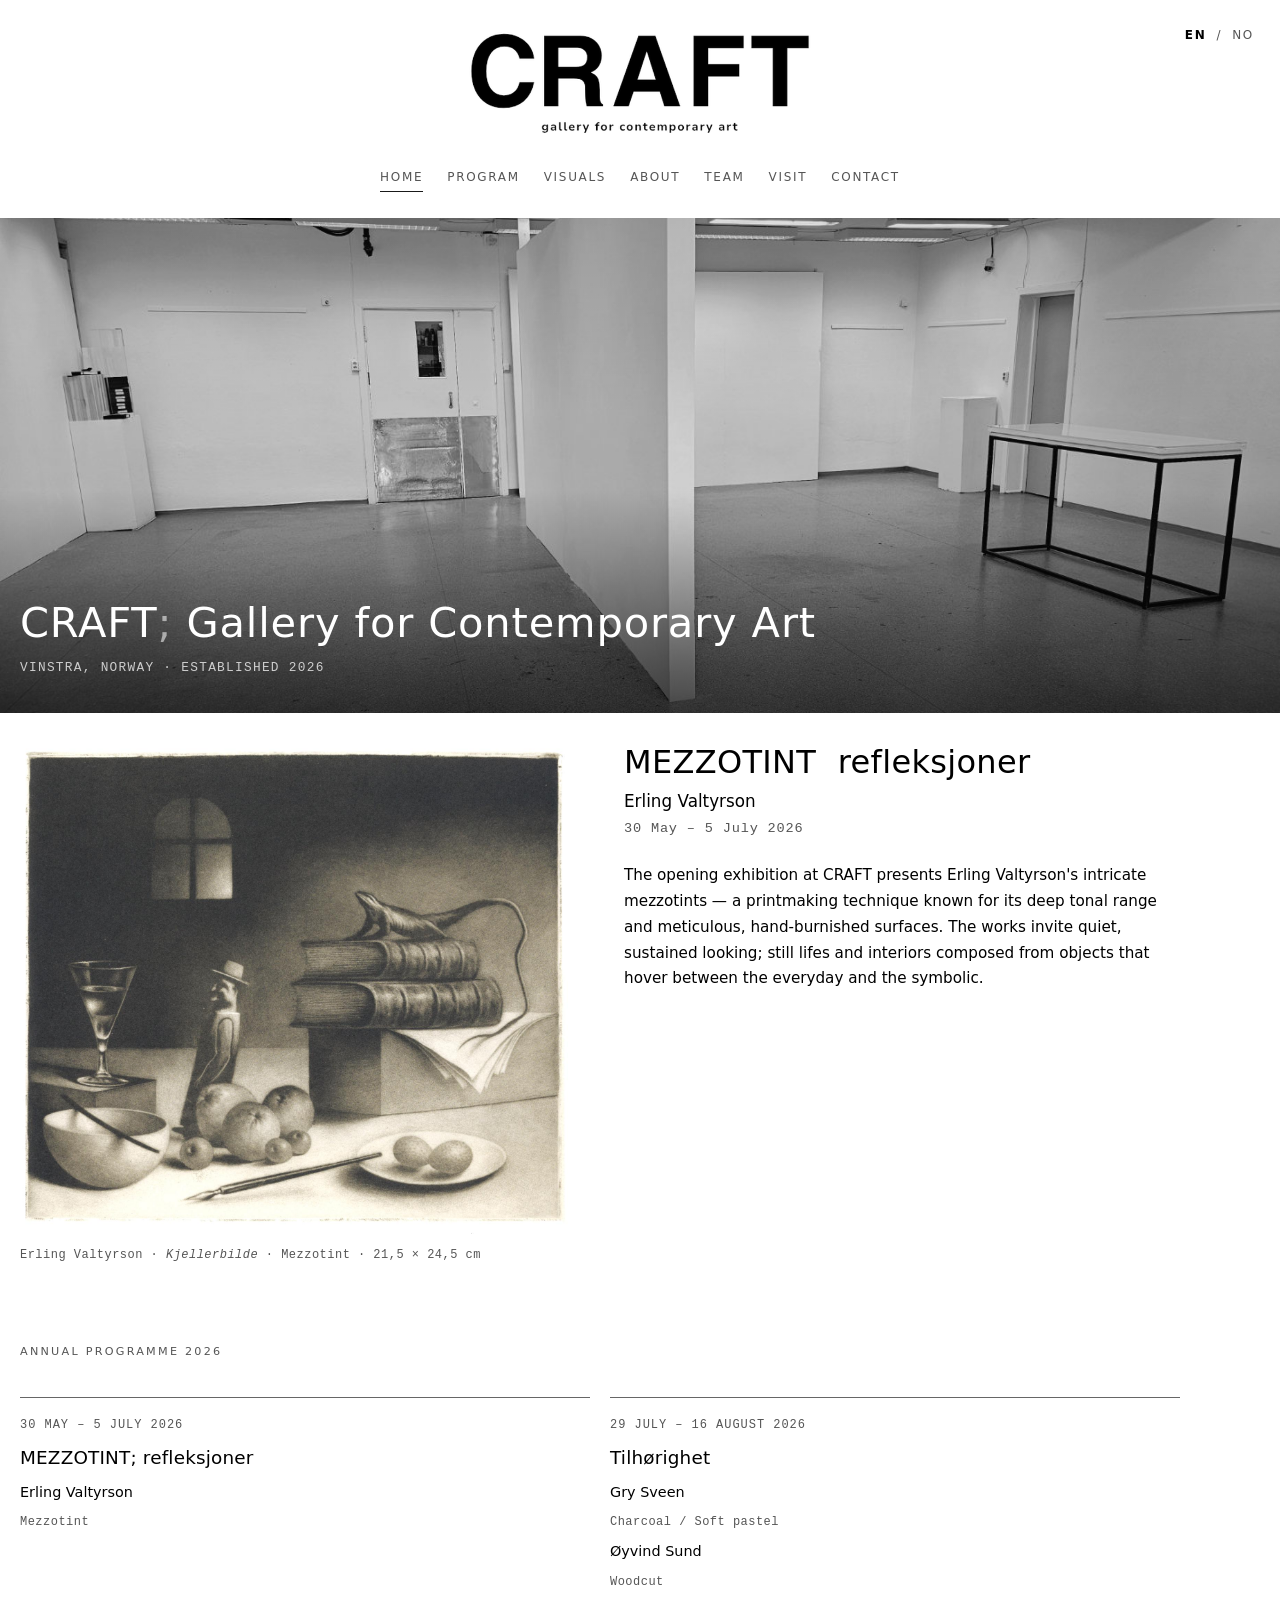
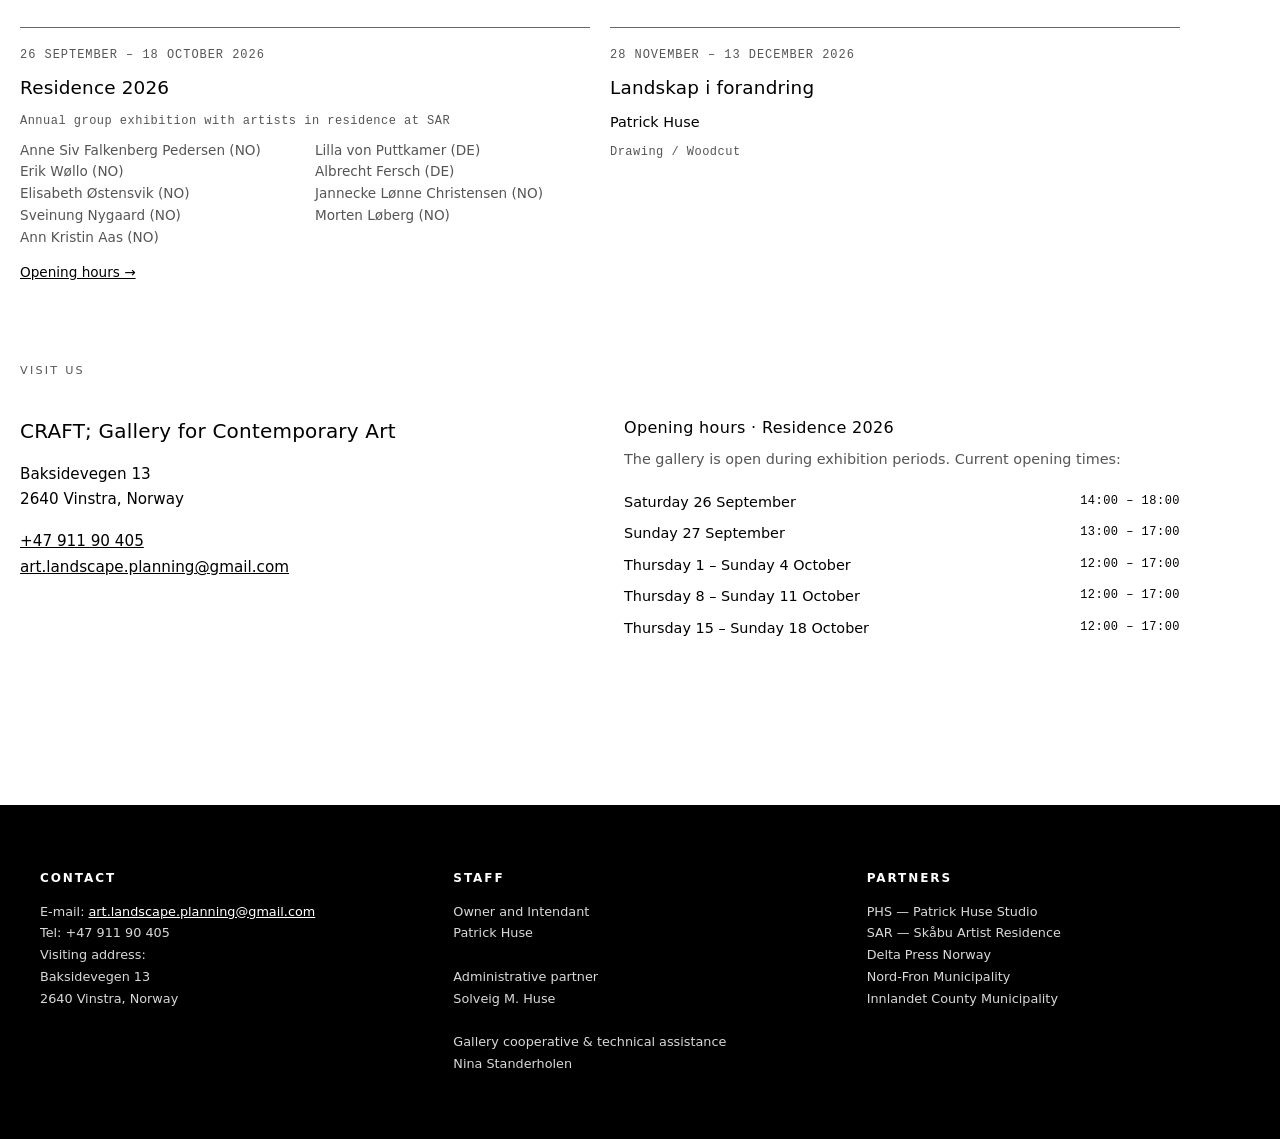
==== commit 44423d43: "Flytt åpningstider til Besøk oss-seksjon og legg til strukturert data" ====
--- a/index.html
+++ b/index.html
@@ -5,6 +5,61 @@
     <meta name="viewport" content="width=device-width, initial-scale=1.0" />
     <title>CRAFT — Galleri for samtidskunst</title>
     <link rel="stylesheet" href="style.css" />
+    <script type="application/ld+json">
+      {
+        "@context": "https://schema.org",
+        "@type": "ArtGallery",
+        "name": "CRAFT; Gallery for Contemporary Art",
+        "alternateName": "CRAFT; galleri for samtidskunst",
+        "url": "https://craft-galerie.vercel.app/",
+        "telephone": "+47-911-90-405",
+        "email": "art.landscape.planning@gmail.com",
+        "address": {
+          "@type": "PostalAddress",
+          "streetAddress": "Baksidevegen 13",
+          "addressLocality": "Vinstra",
+          "postalCode": "2640",
+          "addressCountry": "NO"
+        },
+        "openingHoursSpecification": [
+          {
+            "@type": "OpeningHoursSpecification",
+            "validFrom": "2026-09-26",
+            "validThrough": "2026-09-26",
+            "opens": "14:00",
+            "closes": "18:00"
+          },
+          {
+            "@type": "OpeningHoursSpecification",
+            "validFrom": "2026-09-27",
+            "validThrough": "2026-09-27",
+            "opens": "13:00",
+            "closes": "17:00"
+          },
+          {
+            "@type": "OpeningHoursSpecification",
+            "validFrom": "2026-10-01",
+            "validThrough": "2026-10-04",
+            "opens": "12:00",
+            "closes": "17:00"
+          },
+          {
+            "@type": "OpeningHoursSpecification",
+            "validFrom": "2026-10-08",
+            "validThrough": "2026-10-11",
+            "opens": "12:00",
+            "closes": "17:00"
+          },
+          {
+            "@type": "OpeningHoursSpecification",
+            "validFrom": "2026-10-15",
+            "validThrough": "2026-10-18",
+            "opens": "12:00",
+            "closes": "17:00"
+          }
+        ]
+      }
+    </script>
   </head>
 
   <body>
@@ -20,6 +75,7 @@
           <a href="visuals.html" data-i18n="nav.visuals">Visuals</a>
           <a href="about.html" data-i18n="nav.about">About</a>
           <a href="team.html" data-i18n="nav.team">Team</a>
+          <a href="#visit" data-i18n="nav.visit">Visit</a>
           <a href="#contact" data-i18n="nav.contact">Contact</a>
         </nav>
 
@@ -79,6 +135,33 @@
         <div class="section-label" data-i18n="programme.label">Annual Programme 2026</div>
         <div class="programme-grid" id="programme-grid"></div>
       </section>
+
+      <section class="container visit" id="visit">
+        <div class="section-label" data-i18n="visit.label">Visit us</div>
+        <div class="visit-grid">
+          <div class="visit-info">
+            <h2 class="visit-name" data-i18n="visit.name">CRAFT; Gallery for Contemporary Art</h2>
+            <p class="visit-address">
+              <span data-i18n="visit.addressLine1">Baksidevegen 13</span><br />
+              <span data-i18n="visit.addressLine2">2640 Vinstra, Norway</span>
+            </p>
+            <p class="visit-contact">
+              <a href="tel:+4791190405">+47 911 90 405</a><br />
+              <a href="mailto:art.landscape.planning@gmail.com">art.landscape.planning@gmail.com</a>
+            </p>
+          </div>
+          <div class="visit-hours">
+            <h3 class="visit-hours-heading">
+              <span data-i18n="visit.hoursTitle">Opening hours</span>
+              · <span id="visit-hours-exhibition">Residence 2026</span>
+            </h3>
+            <p class="visit-hours-note" data-i18n="visit.note">
+              The gallery is open during exhibition periods. Current opening times:
+            </p>
+            <div class="visit-hours-slots" id="visit-hours-slots"></div>
+          </div>
+        </div>
+      </section>
     </main>
 
     <footer class="site-footer" id="contact">
--- a/style.css
+++ b/style.css
@@ -43,7 +43,6 @@
   color: var(--muted);
   margin-bottom: 24px;
   padding-bottom: 12px;
-  border-bottom: 1px solid var(--line);
 }
 
 /* =====================
@@ -54,12 +53,6 @@
   top: 0;
   background: var(--bg);
   z-index: 50;
-}
-
-@media (min-width: 681px) {
-  .site-header {
-    box-shadow: 0 1px 0 rgba(0, 0, 0, 0.08);
-  }
 }
 
 .header-inner {
@@ -274,7 +267,6 @@
 
 .current-image img {
   width: 100%;
-  border: 1px solid var(--line);
 }
 
 .current-caption {
@@ -329,7 +321,7 @@
 .programme-grid {
   display: grid;
   grid-template-columns: repeat(12, 1fr);
-  gap: 20px;
+  gap: 36px 20px;
 }
 
 .exh-card {
@@ -341,6 +333,14 @@
   gap: 10px;
 }
 
+.exh-card-visit-link {
+  margin-top: 4px;
+  font-size: 0.85rem;
+  text-decoration: underline;
+  color: var(--text);
+  width: fit-content;
+}
+
 .exh-card-dates {
   font-family: var(--mono);
   font-size: 0.75rem;
@@ -379,6 +379,74 @@
 @media (max-width: 720px) {
   .exh-card { grid-column: span 12; }
   .exh-card-artists-list { columns: 1; }
+}
+
+/* =====================
+   VISIT
+===================== */
+.visit {
+  padding-top: 20px;
+}
+
+.visit-grid {
+  display: grid;
+  grid-template-columns: 1fr 1fr;
+  gap: 48px;
+  align-items: start;
+}
+
+.visit-name {
+  margin: 0 0 16px;
+  font-size: 1.25rem;
+  font-weight: 400;
+  letter-spacing: 0.01em;
+}
+
+.visit-address,
+.visit-contact {
+  margin: 0 0 16px;
+  font-size: 0.95rem;
+  line-height: 1.7;
+}
+
+.visit-contact a {
+  text-decoration: underline;
+}
+
+.visit-hours-heading {
+  margin: 0 0 8px;
+  font-size: 1rem;
+  font-weight: 500;
+  letter-spacing: 0.02em;
+}
+
+.visit-hours-note {
+  margin: 0 0 16px;
+  font-size: 0.9rem;
+  color: var(--muted);
+  line-height: 1.6;
+}
+
+.visit-hours-row {
+  display: grid;
+  grid-template-columns: minmax(0, 1fr) auto;
+  gap: 16px;
+  padding: 5px 0;
+  font-size: 0.9rem;
+}
+
+.visit-hours-row span:last-child {
+  font-family: var(--mono);
+  font-size: 0.75rem;
+  letter-spacing: 0.04em;
+  white-space: nowrap;
+}
+
+@media (max-width: 720px) {
+  .visit-grid {
+    grid-template-columns: 1fr;
+    gap: 32px;
+  }
 }
 
 /* =====================
@@ -638,7 +706,10 @@
   }
 
   .fab { display: block; }
-  body { padding-bottom: 96px; }
+
+  .site-footer {
+    padding-bottom: 120px;
+  }
 
   .footer-inner {
     grid-template-columns: 1fr;
